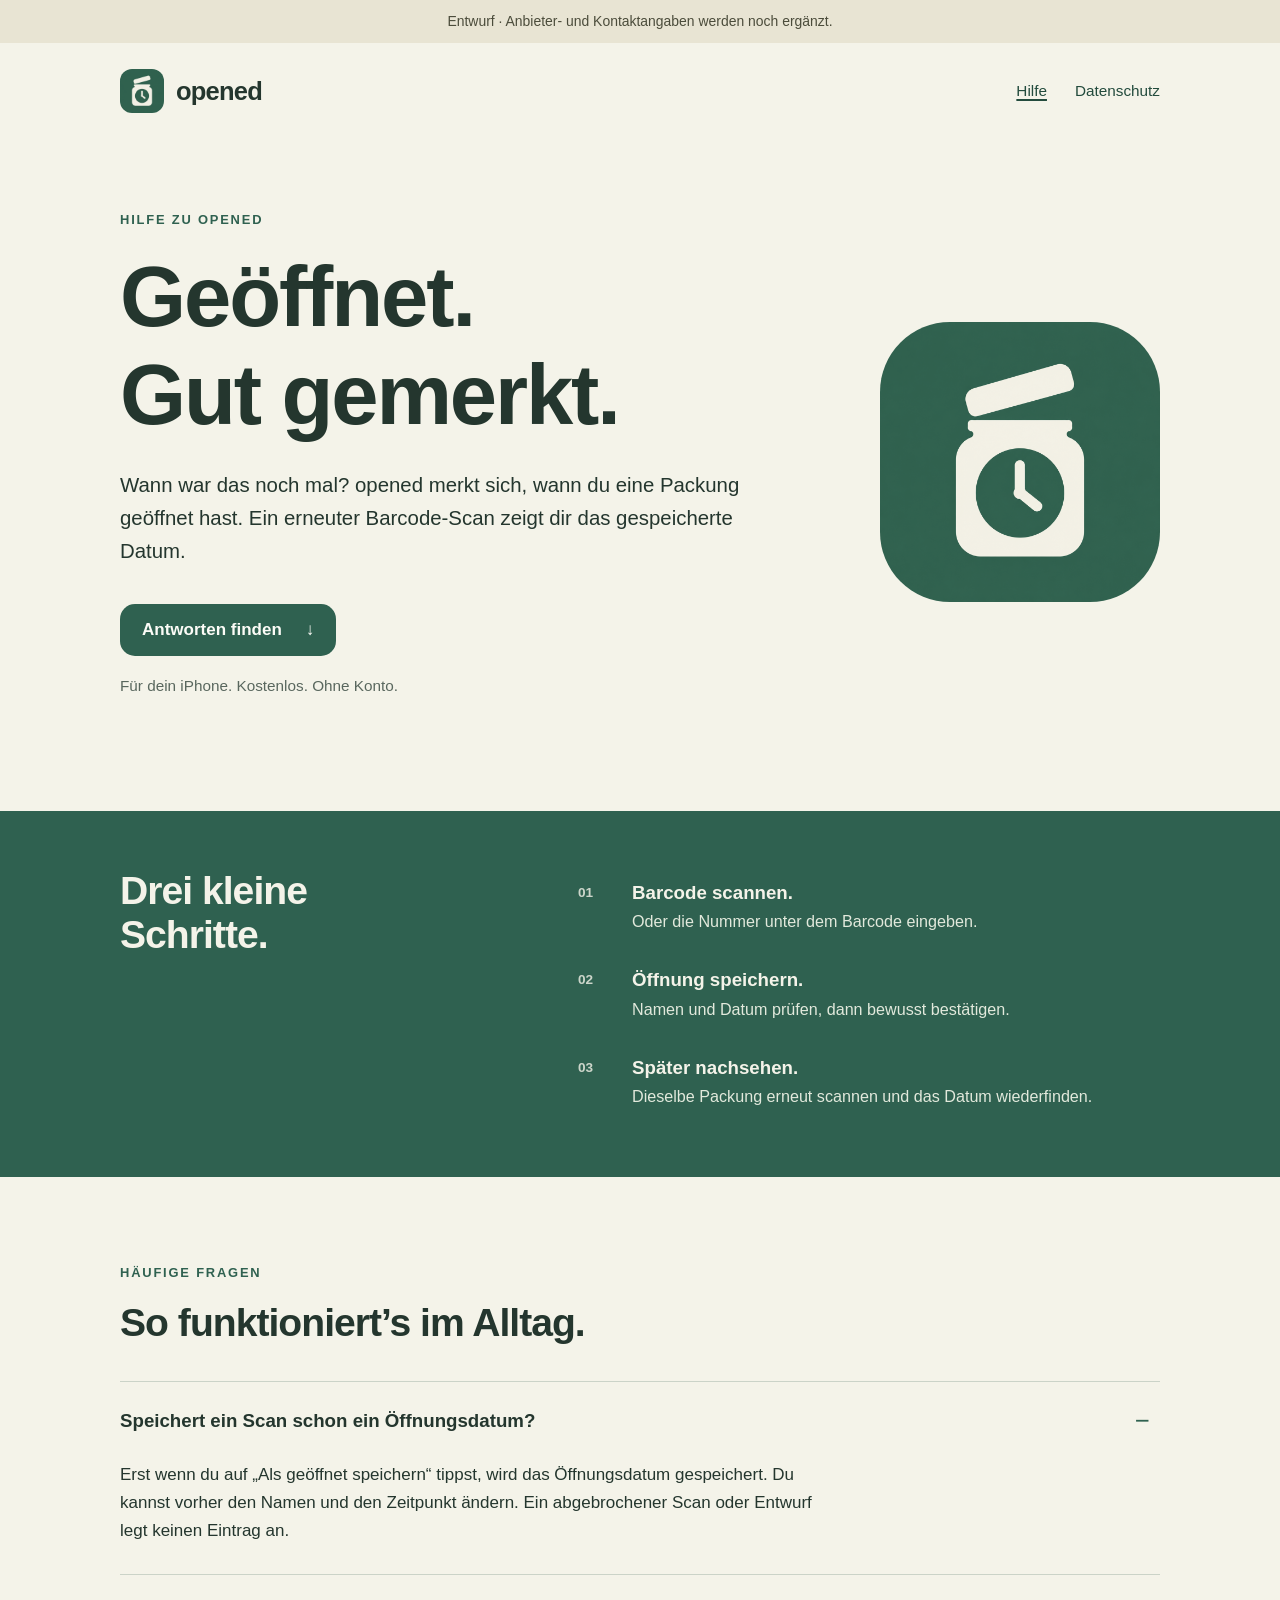
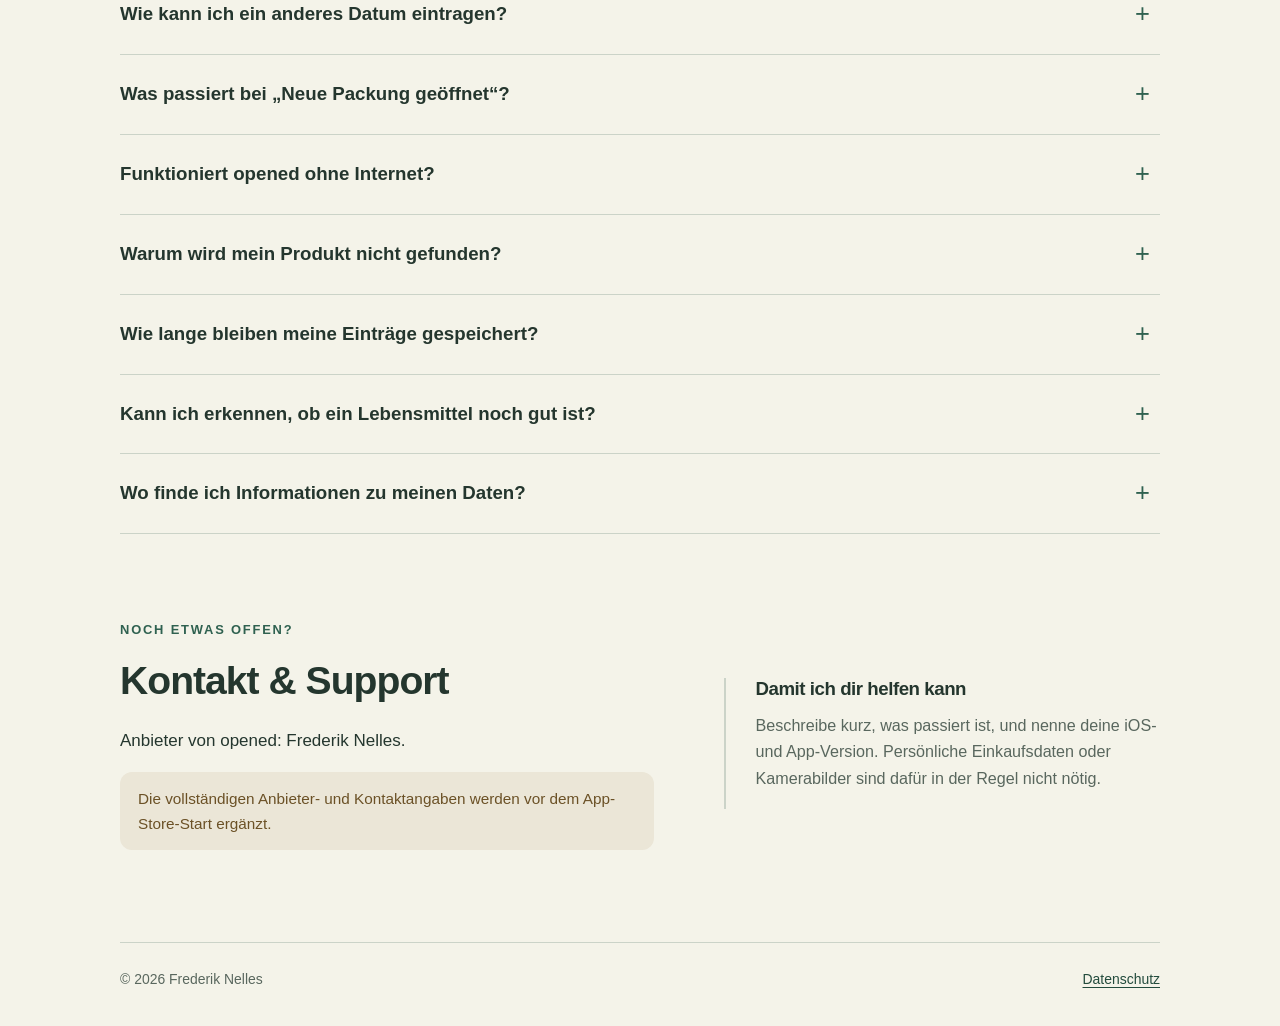
==== index.html @ 1c8df149 "Publish opened support and privacy site draft" ====
<!doctype html>
<html lang="de">
<head>
  <meta charset="utf-8">
  <meta name="viewport" content="width=device-width, initial-scale=1">
  <meta name="description" content="Hilfe für opened: Öffnungsdatum speichern, Produkte erneut scannen und deine Daten verstehen.">
  <meta name="robots" content="noindex,nofollow">
  <meta name="theme-color" content="#2f6150">
  <title>opened · Hilfe & Kontakt</title>
  <link rel="icon" href="assets/app-icon.png" type="image/png">
  <link rel="stylesheet" href="styles.css">
</head>
<body>
  <a class="skip-link" href="#inhalt">Zum Inhalt</a>
  <div class="draft-note" role="note">Entwurf · Anbieter- und Kontaktangaben werden noch ergänzt.</div>
  <header class="site-header wrapper">
    <a class="brand" href="index.html" aria-label="opened – Hilfe und Kontakt">
      <img src="assets/app-icon.png" width="44" height="44" alt="">
      <span>opened</span>
    </a>
    <nav aria-label="Hauptnavigation">
      <a href="index.html" aria-current="page">Hilfe</a>
      <a href="privacy.html">Datenschutz</a>
    </nav>
  </header>

  <main id="inhalt">
    <section class="hero wrapper" aria-labelledby="intro-title">
      <div>
        <p class="eyebrow">Hilfe zu opened</p>
        <h1 id="intro-title">Geöffnet.<br>Gut gemerkt.</h1>
        <p class="intro">Wann war das noch mal? opened merkt sich, wann du eine Packung geöffnet hast. Ein erneuter Barcode-Scan zeigt dir das gespeicherte Datum.</p>
        <a class="button" href="#fragen">Antworten finden <span aria-hidden="true">↓</span></a>
        <p class="quiet hero-caption">Für dein iPhone. Kostenlos. Ohne Konto.</p>
      </div>
      <img class="hero-icon" src="assets/app-icon.png" width="280" height="280" alt="Ein geöffnetes Vorratsglas mit einer Uhr – das App-Symbol von opened.">
    </section>

    <section class="how-to" aria-labelledby="so-gehts">
      <div class="wrapper how-to-layout">
        <h2 id="so-gehts">Drei kleine Schritte.</h2>
        <ol class="steps">
          <li><strong>Barcode scannen.</strong><span>Oder die Nummer unter dem Barcode eingeben.</span></li>
          <li><strong>Öffnung speichern.</strong><span>Namen und Datum prüfen, dann bewusst bestätigen.</span></li>
          <li><strong>Später nachsehen.</strong><span>Dieselbe Packung erneut scannen und das Datum wiederfinden.</span></li>
        </ol>
      </div>
    </section>

    <section id="fragen" class="wrapper content-section" aria-labelledby="fragen-title">
      <p class="eyebrow">Häufige Fragen</p>
      <h2 id="fragen-title">So funktioniert’s im Alltag.</h2>
      <div class="faq">
        <details open>
          <summary>Speichert ein Scan schon ein Öffnungsdatum?</summary>
          <div><p>Erst wenn du auf „Als geöffnet speichern“ tippst, wird das Öffnungsdatum gespeichert. Du kannst vorher den Namen und den Zeitpunkt ändern. Ein abgebrochener Scan oder Entwurf legt keinen Eintrag an.</p></div>
        </details>
        <details>
          <summary>Wie kann ich ein anderes Datum eintragen?</summary>
          <div><p>Tippe vor dem Speichern auf das Öffnungsdatum und wähle den richtigen Tag und die Uhrzeit. Ein Zeitpunkt in der Zukunft ist nicht möglich.</p><p>Ist bereits ein Datum gespeichert, öffne „Neue Packung geöffnet“, wähle das gewünschte Datum und speichere erneut. Damit ersetzt du den bisherigen Eintrag für diesen Barcode.</p></div>
        </details>
        <details>
          <summary>Was passiert bei „Neue Packung geöffnet“?</summary>
          <div><p>Du kannst eine neue Öffnung für denselben Barcode speichern. Der neue Eintrag ersetzt den alten erst nach deiner Bestätigung. Mit „Abbrechen“ bleibt das bisherige Datum erhalten.</p><p>opened merkt sich einen Eintrag pro Barcode. Mehrere gleichzeitig geöffnete Packungen desselben Produkts lassen sich damit nicht getrennt verfolgen.</p></div>
        </details>
        <details>
          <summary>Funktioniert opened ohne Internet?</summary>
          <div><p>Bereits gespeicherte Produkte kannst du offline wieder aufrufen. Auch eine neue Öffnung kannst du ohne Internet speichern: Gib den gültigen Barcode und den Produktnamen selbst ein. Nur die automatische Suche nach Produktnamen und Bildern bei Open Food Facts braucht eine Internetverbindung.</p></div>
        </details>
        <details>
          <summary>Warum wird mein Produkt nicht gefunden?</summary>
          <div><p>Die externe Datenbank Open Food Facts kennt nicht jedes Produkt. Auch eine fehlende Internetverbindung kann die Suche verhindern. Du kannst den Namen selbst eintragen und trotzdem speichern. Prüfe bei manueller Eingabe auch die Nummer unter dem Barcode; unterstützt werden EAN-8, EAN-13 und UPC-A.</p></div>
        </details>
        <details>
          <summary>Wie lange bleiben meine Einträge gespeichert?</summary>
          <div><p>Einträge werden zwei Kalendermonate nach der letzten bewussten Speicherung gelöscht, sobald du die App wieder nutzt. Erneutes Nachsehen verlängert die Frist nicht. Eine neu gespeicherte Öffnung setzt die Frist für diesen Barcode neu.</p></div>
        </details>
        <details>
          <summary>Kann ich erkennen, ob ein Lebensmittel noch gut ist?</summary>
          <div><p>opened erinnert dich an das gespeicherte Öffnungsdatum. Die App bewertet weder die Haltbarkeit noch die Sicherheit eines Lebensmittels. Beachte die Hinweise auf der Verpackung, die Lagerbedingungen und den Zustand des Produkts.</p></div>
        </details>
        <details>
          <summary>Wo finde ich Informationen zu meinen Daten?</summary>
          <div><p>In der App öffnet das Info-Symbol auf der Startseite die Datenschutzhinweise. Auf dieser Website findest du sie unter <a href="privacy.html">Datenschutz</a>, einschließlich der automatischen Produktsuche bei Open Food Facts.</p></div>
        </details>
      </div>
    </section>

    <section id="kontakt" class="wrapper contact-section" aria-labelledby="kontakt-title">
      <div>
        <p class="eyebrow">Noch etwas offen?</p>
        <h2 id="kontakt-title">Kontakt & Support</h2>
        <p>Anbieter von opened: Frederik Nelles.</p>
        <p class="pending-contact">Die vollständigen Anbieter- und Kontaktangaben werden vor dem App-Store-Start ergänzt.</p>
      </div>
      <div class="contact-help">
        <h3>Damit ich dir helfen kann</h3>
        <p>Beschreibe kurz, was passiert ist, und nenne deine iOS- und App-Version. Persönliche Einkaufsdaten oder Kamerabilder sind dafür in der Regel nicht nötig.</p>
      </div>
    </section>
  </main>

  <footer class="site-footer wrapper">
    <p>© 2026 Frederik Nelles</p>
    <a href="privacy.html">Datenschutz</a>
  </footer>
</body>
</html>
---- styles.css ----
:root {
  color-scheme: light;
  --green: #2f6150;
  --green-dark: #234b3d;
  --ink: #24362e;
  --muted: #59675e;
  --ivory: #f4f3e9;
  --surface: #fcfcf7;
  --line: #cbd3c8;
  font-family: -apple-system, BlinkMacSystemFont, "Segoe UI", sans-serif;
  font-size: 17px;
  line-height: 1.65;
  color: var(--ink);
  background: var(--ivory);
  text-rendering: optimizeLegibility;
}

* { box-sizing: border-box; }
body { margin: 0; }
a { color: var(--green-dark); text-underline-offset: .2em; }
a:hover { text-decoration-thickness: 2px; }
a:focus-visible, summary:focus-visible { outline: 3px solid var(--green); outline-offset: 5px; border-radius: 4px; }
img { max-width: 100%; height: auto; display: block; }
p { margin: 0 0 1rem; }
h1, h2, h3 { line-height: 1.15; letter-spacing: -.025em; }
h1 { font-size: clamp(3.1rem, 7vw, 5rem); margin: 0 0 1.5rem; font-weight: 750; }
h2 { font-size: clamp(1.65rem, 4vw, 2.3rem); margin: 0 0 1.35rem; font-weight: 700; }
h3 { font-size: 1.1rem; margin: 0 0 .75rem; }
.wrapper { width: min(1040px, calc(100% - 64px)); margin-inline: auto; }
.skip-link { position: absolute; top: -100px; left: 20px; padding: 12px 20px; background: var(--surface); z-index: 5; }
.skip-link:focus { top: 12px; }
.draft-note { padding: 10px 24px; text-align: center; font-size: .82rem; background: #e8e4d3; color: #4b4c3b; }
.site-header { display: flex; align-items: center; justify-content: space-between; gap: 20px; padding-block: 26px; }
.brand { display: inline-flex; align-items: center; gap: 12px; color: var(--ink); text-decoration: none; font-size: 1.5rem; font-weight: 750; letter-spacing: -.03em; }
.brand img { border-radius: 12px; }
.site-header nav { display: flex; align-items: center; gap: 28px; font-size: .9rem; }
.site-header nav a { padding-block: 8px; text-decoration: none; }
.site-header nav a[aria-current="page"] { text-decoration: underline; text-decoration-thickness: 2px; }
.hero { display: grid; grid-template-columns: 1fr 280px; align-items: center; gap: 85px; padding-block: 70px 95px; }
.eyebrow { color: var(--green); font-size: .76rem; letter-spacing: .14em; text-transform: uppercase; font-weight: 700; margin-bottom: 18px; }
.intro { font-size: 1.2rem; line-height: 1.6; max-width: 34em; }
.hero-icon { border-radius: 25%; }
.button { display: inline-flex; align-items: center; gap: 24px; min-height: 50px; margin-top: 20px; padding: 12px 22px; color: var(--surface); background: var(--green); border-radius: 15px; font-weight: 650; text-decoration: none; }
.button:hover { background: var(--green-dark); }
.quiet { color: var(--muted); font-size: .9rem; }
.hero-caption { margin-top: 17px; }
.how-to { background: var(--green); color: var(--ivory); padding-block: 52px; }
.how-to-layout { display: grid; grid-template-columns: .8fr 1.2fr; gap: 70px; }
.how-to h2 { max-width: 8em; margin: 6px 0; }
.steps { list-style: none; margin: 0; padding: 0; counter-reset: steps; }
.steps li { counter-increment: steps; display: grid; grid-template-columns: 36px 1fr; column-gap: 18px; padding-block: 15px; }
.steps li::before { content: counter(steps, decimal-leading-zero); grid-row: 1 / span 2; font-size: .8rem; font-weight: 650; opacity: .8; padding-top: 4px; }
.steps strong { font-size: 1.1rem; }
.steps span { font-size: .95rem; color: #e2e9dc; }
.content-section { padding-block: 85px 55px; scroll-margin-top: 25px; }
.faq { margin-top: 35px; border-top: 1px solid var(--line); }
.faq details { border-bottom: 1px solid var(--line); }
.faq summary { position: relative; padding: 24px 44px 24px 0; font-weight: 650; font-size: 1.1rem; cursor: pointer; list-style: none; }
.faq summary::-webkit-details-marker { display: none; }
.faq summary::after { content: "+"; position: absolute; right: 10px; top: 21px; color: var(--green); font-size: 1.5rem; font-weight: 400; line-height: 1.4; }
.faq details[open] summary::after { content: "−"; }
.faq details > div { padding: 0 40px 12px 0; max-width: 760px; }
.contact-section { display: grid; grid-template-columns: 1.1fr .9fr; gap: 70px; padding-block: 30px 75px; }
.contact-help { align-self: center; padding-left: 30px; border-left: 2px solid var(--line); }
.contact-help p { font-size: .95rem; color: var(--muted); }
.pending-contact { color: #6b5126; background: #ebe6d7; padding: 14px 18px; border-radius: 12px; font-size: .9rem; }
.site-footer { border-top: 1px solid var(--line); display: flex; flex-wrap: wrap; justify-content: space-between; gap: 12px 25px; padding-block: 25px 35px; font-size: .82rem; color: var(--muted); }
.site-footer p { margin: 0; }
.legal-content { max-width: 780px; padding-block: 60px 75px; }
.legal-content h1 { font-size: clamp(2.7rem, 7vw, 4.4rem); }
.legal-content section { margin-top: 48px; }
.legal-content section h2 { font-size: 1.5rem; margin-bottom: 20px; }
.privacy-contact { margin-top: 50px; border-top: 1px solid var(--line); padding-top: 35px; }
.privacy-contact h2 { font-size: 1.5rem; }

@media (max-width: 760px) {
  .wrapper { width: calc(100% - 40px); }
  .site-header { padding-block: 20px; }
  .site-header nav { gap: 18px; font-size: .82rem; }
  .brand { gap: 9px; font-size: 1.3rem; }
  .brand img { width: 36px; height: 36px; border-radius: 10px; }
  .hero { grid-template-columns: 1fr; gap: 35px; padding-block: 45px 60px; }
  .hero-icon { width: 150px; height: 150px; grid-row: 1; }
  .hero h1 { font-size: clamp(3rem, 13vw, 4.5rem); }
  .intro { font-size: 1.1rem; }
  .how-to-layout, .contact-section { grid-template-columns: 1fr; gap: 25px; }
  .how-to { padding-block: 38px; }
  .how-to h2 { max-width: none; }
  .content-section { padding-block: 60px 40px; }
  .faq summary { font-size: 1rem; padding-block: 22px; }
  .faq details > div { padding-right: 5px; }
  .contact-section { padding-block: 20px 50px; }
  .contact-help { padding-left: 20px; }
  .legal-content { padding-block: 38px 50px; }
  .legal-content section { margin-top: 38px; }
}

@media (prefers-reduced-motion: no-preference) {
  html { scroll-behavior: smooth; }
}

@media print {
  .site-header nav, .draft-note, .hero-icon, .button { display: none; }
  :root { background: white; color: black; font-size: 12pt; }
  .wrapper { width: 100%; }
  .hero, .how-to-layout, .contact-section { display: block; }
  .how-to { background: white; color: black; }
  .steps span { color: black; }
  .legal-content section { break-inside: avoid; }
}
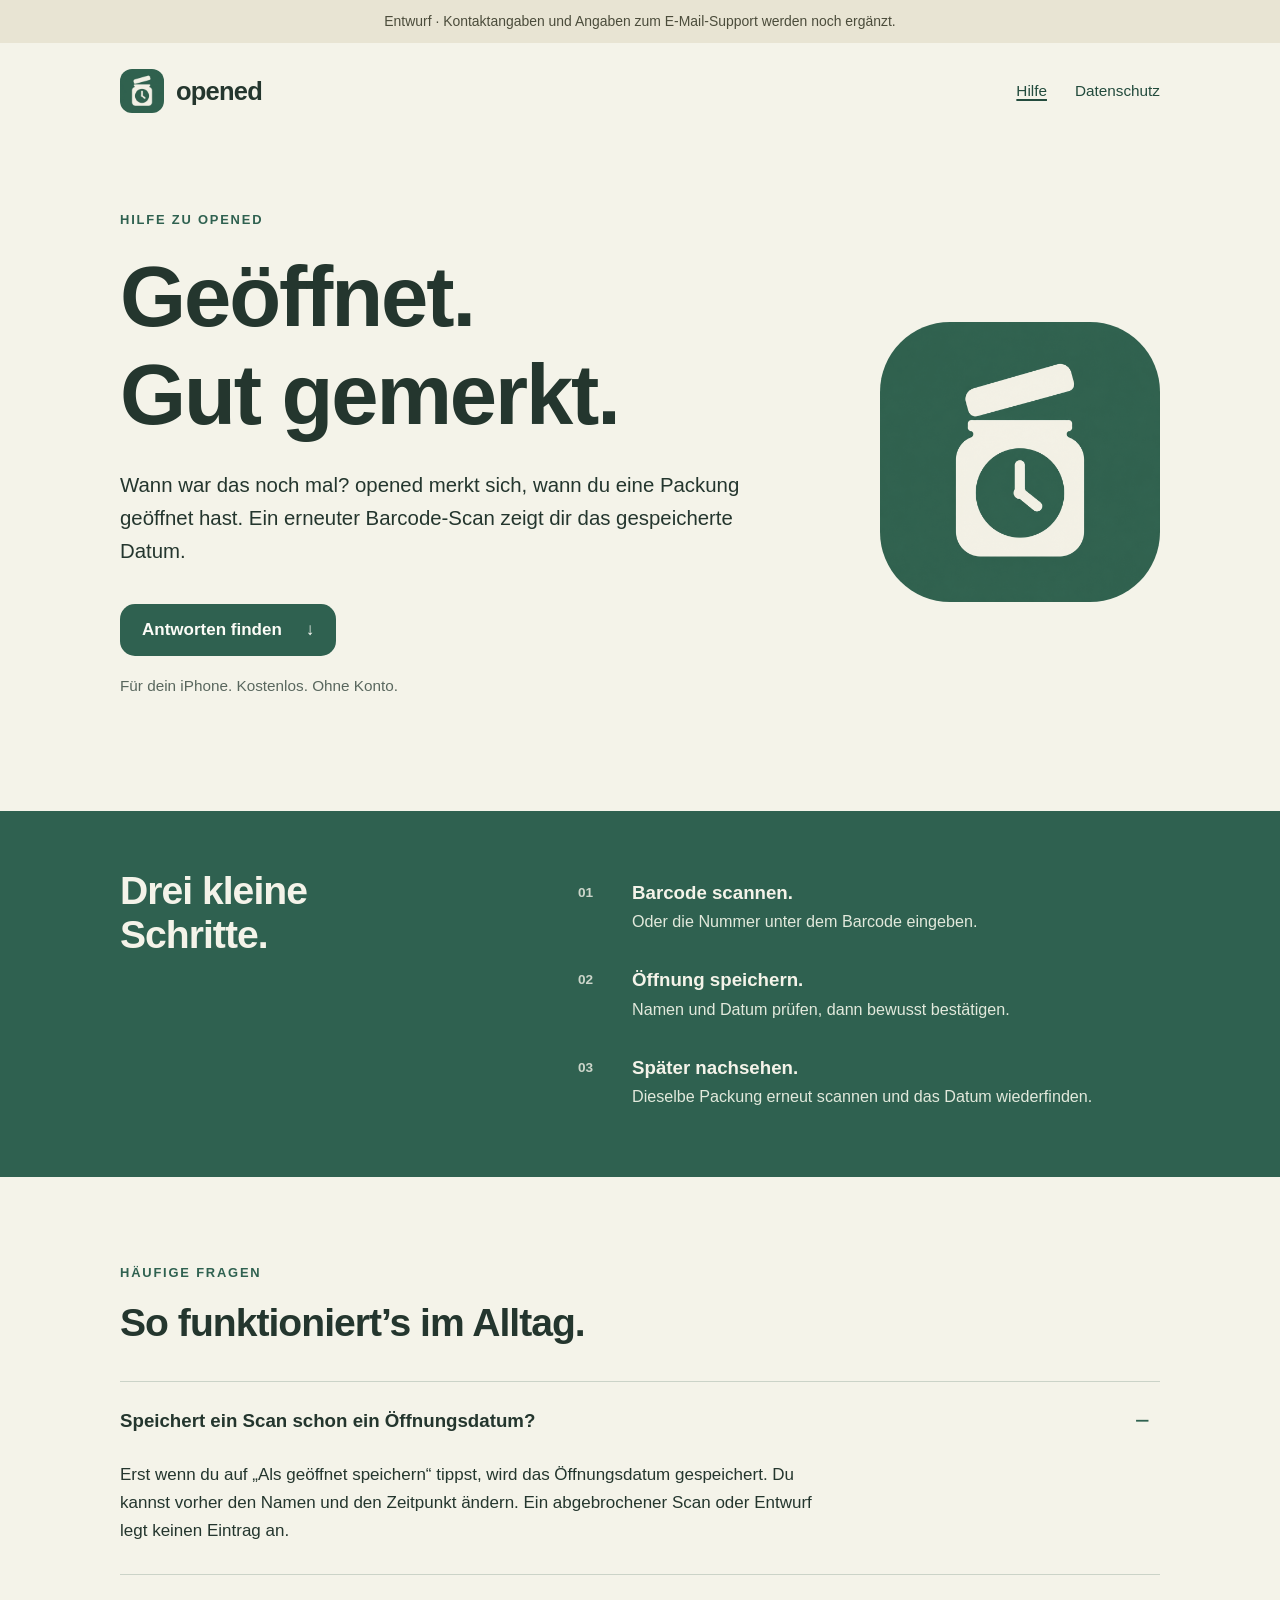
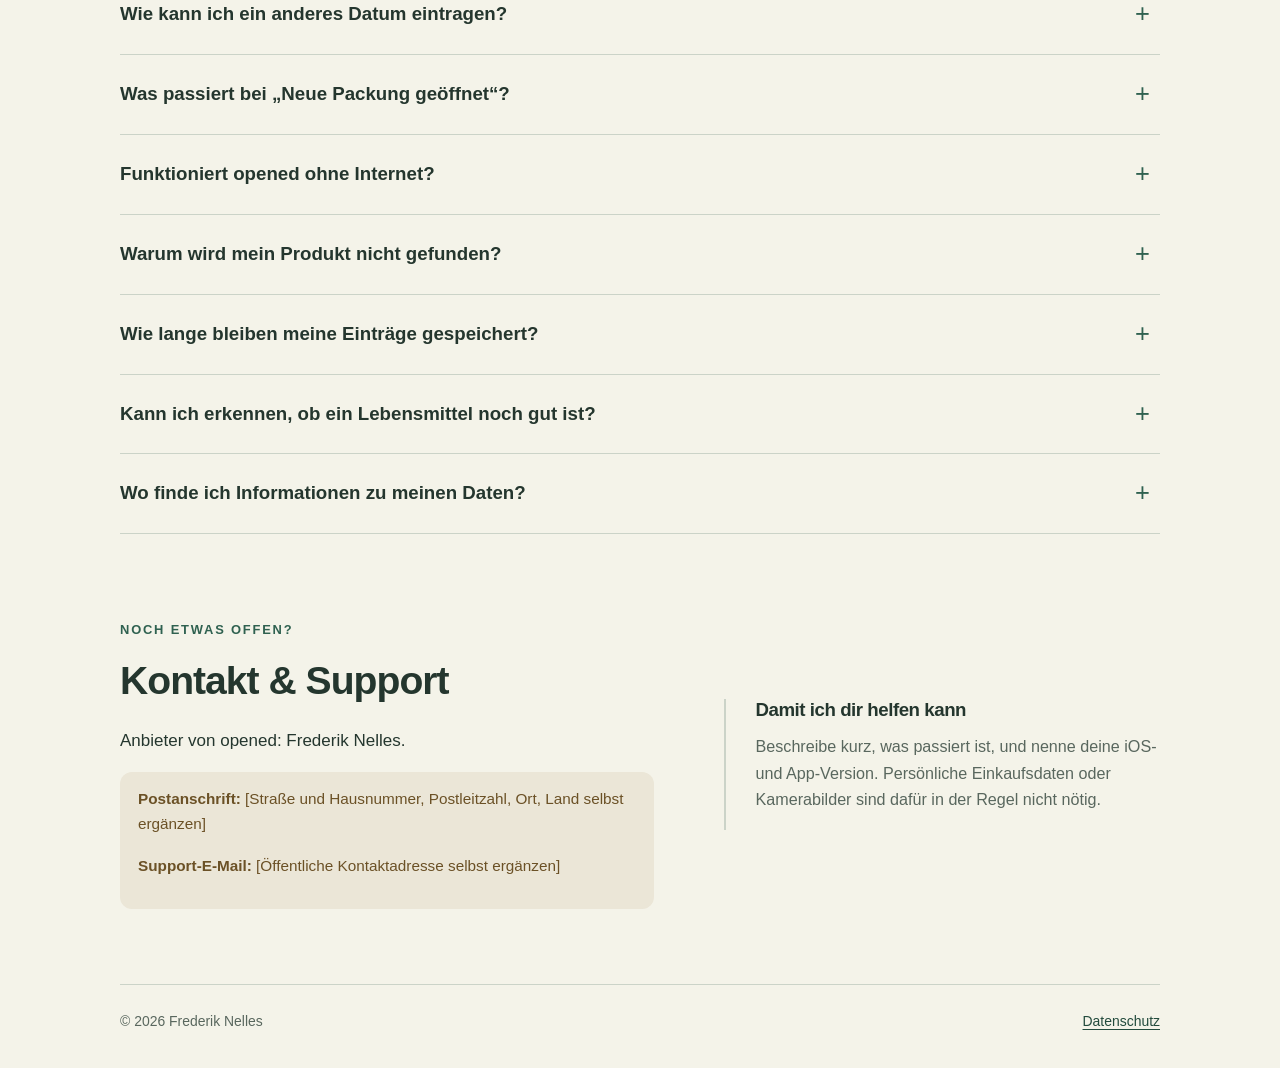
==== commit 8933bba0: "Expand privacy draft and clarify remaining owner details" ====
--- a/index.html
+++ b/index.html
@@ -12,7 +12,7 @@
 </head>
 <body>
   <a class="skip-link" href="#inhalt">Zum Inhalt</a>
-  <div class="draft-note" role="note">Entwurf · Anbieter- und Kontaktangaben werden noch ergänzt.</div>
+  <div class="draft-note" role="note">Entwurf · Kontaktangaben und Angaben zum E-Mail-Support werden noch ergänzt.</div>
   <header class="site-header wrapper">
     <a class="brand" href="index.html" aria-label="opened – Hilfe und Kontakt">
       <img src="assets/app-icon.png" width="44" height="44" alt="">
@@ -91,7 +91,10 @@
         <p class="eyebrow">Noch etwas offen?</p>
         <h2 id="kontakt-title">Kontakt & Support</h2>
         <p>Anbieter von opened: Frederik Nelles.</p>
-        <p class="pending-contact">Die vollständigen Anbieter- und Kontaktangaben werden vor dem App-Store-Start ergänzt.</p>
+        <div class="pending-contact">
+          <p><strong>Postanschrift:</strong> [Straße und Hausnummer, Postleitzahl, Ort, Land selbst ergänzen]</p>
+          <p><strong>Support-E-Mail:</strong> [Öffentliche Kontaktadresse selbst ergänzen]</p>
+        </div>
       </div>
       <div class="contact-help">
         <h3>Damit ich dir helfen kann</h3>
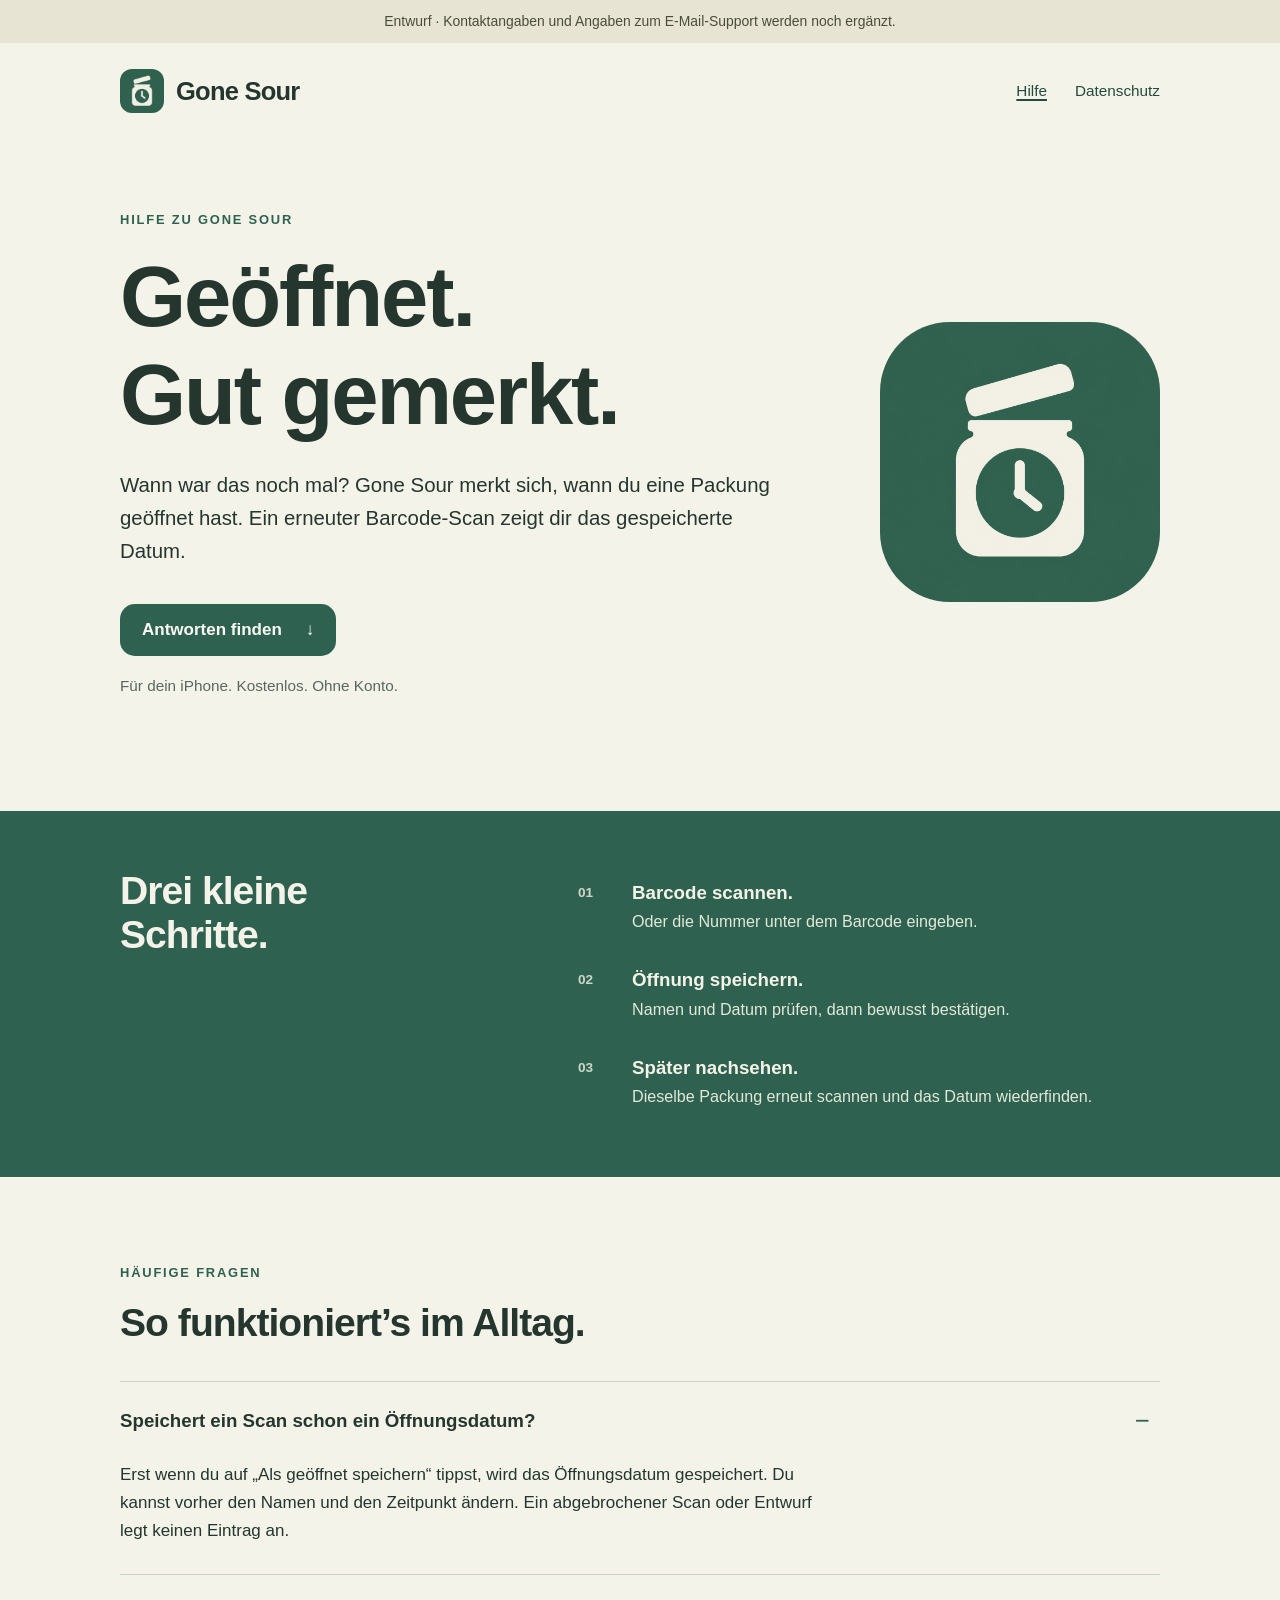
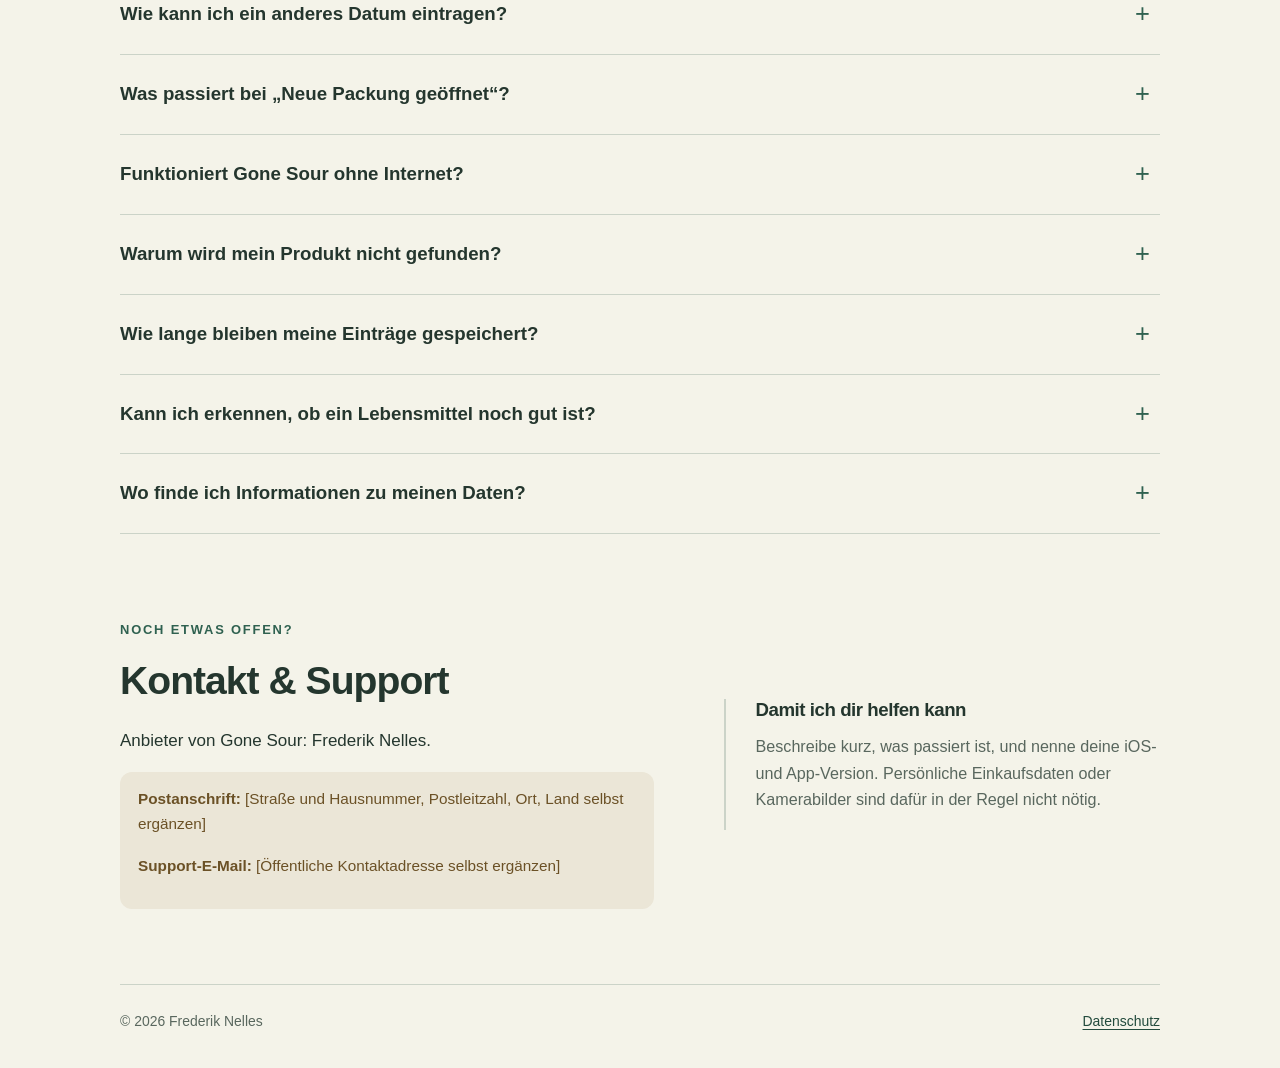
==== commit 221dc0e0: "Rename support and privacy website to Gone Sour" ====
--- a/index.html
+++ b/index.html
@@ -3,10 +3,10 @@
 <head>
   <meta charset="utf-8">
   <meta name="viewport" content="width=device-width, initial-scale=1">
-  <meta name="description" content="Hilfe für opened: Öffnungsdatum speichern, Produkte erneut scannen und deine Daten verstehen.">
+  <meta name="description" content="Hilfe für Gone Sour: Öffnungsdatum speichern, Produkte erneut scannen und deine Daten verstehen.">
   <meta name="robots" content="noindex,nofollow">
   <meta name="theme-color" content="#2f6150">
-  <title>opened · Hilfe & Kontakt</title>
+  <title>Gone Sour · Hilfe & Kontakt</title>
   <link rel="icon" href="assets/app-icon.png" type="image/png">
   <link rel="stylesheet" href="styles.css">
 </head>
@@ -14,9 +14,9 @@
   <a class="skip-link" href="#inhalt">Zum Inhalt</a>
   <div class="draft-note" role="note">Entwurf · Kontaktangaben und Angaben zum E-Mail-Support werden noch ergänzt.</div>
   <header class="site-header wrapper">
-    <a class="brand" href="index.html" aria-label="opened – Hilfe und Kontakt">
+    <a class="brand" href="index.html" aria-label="Gone Sour – Hilfe und Kontakt">
       <img src="assets/app-icon.png" width="44" height="44" alt="">
-      <span>opened</span>
+      <span>Gone Sour</span>
     </a>
     <nav aria-label="Hauptnavigation">
       <a href="index.html" aria-current="page">Hilfe</a>
@@ -27,13 +27,13 @@
   <main id="inhalt">
     <section class="hero wrapper" aria-labelledby="intro-title">
       <div>
-        <p class="eyebrow">Hilfe zu opened</p>
+        <p class="eyebrow">Hilfe zu Gone Sour</p>
         <h1 id="intro-title">Geöffnet.<br>Gut gemerkt.</h1>
-        <p class="intro">Wann war das noch mal? opened merkt sich, wann du eine Packung geöffnet hast. Ein erneuter Barcode-Scan zeigt dir das gespeicherte Datum.</p>
+        <p class="intro">Wann war das noch mal? Gone Sour merkt sich, wann du eine Packung geöffnet hast. Ein erneuter Barcode-Scan zeigt dir das gespeicherte Datum.</p>
         <a class="button" href="#fragen">Antworten finden <span aria-hidden="true">↓</span></a>
         <p class="quiet hero-caption">Für dein iPhone. Kostenlos. Ohne Konto.</p>
       </div>
-      <img class="hero-icon" src="assets/app-icon.png" width="280" height="280" alt="Ein geöffnetes Vorratsglas mit einer Uhr – das App-Symbol von opened.">
+      <img class="hero-icon" src="assets/app-icon.png" width="280" height="280" alt="Ein geöffnetes Vorratsglas mit einer Uhr – das App-Symbol von Gone Sour.">
     </section>
 
     <section class="how-to" aria-labelledby="so-gehts">
@@ -61,10 +61,10 @@
         </details>
         <details>
           <summary>Was passiert bei „Neue Packung geöffnet“?</summary>
-          <div><p>Du kannst eine neue Öffnung für denselben Barcode speichern. Der neue Eintrag ersetzt den alten erst nach deiner Bestätigung. Mit „Abbrechen“ bleibt das bisherige Datum erhalten.</p><p>opened merkt sich einen Eintrag pro Barcode. Mehrere gleichzeitig geöffnete Packungen desselben Produkts lassen sich damit nicht getrennt verfolgen.</p></div>
+          <div><p>Du kannst eine neue Öffnung für denselben Barcode speichern. Der neue Eintrag ersetzt den alten erst nach deiner Bestätigung. Mit „Abbrechen“ bleibt das bisherige Datum erhalten.</p><p>Gone Sour merkt sich einen Eintrag pro Barcode. Mehrere gleichzeitig geöffnete Packungen desselben Produkts lassen sich damit nicht getrennt verfolgen.</p></div>
         </details>
         <details>
-          <summary>Funktioniert opened ohne Internet?</summary>
+          <summary>Funktioniert Gone Sour ohne Internet?</summary>
           <div><p>Bereits gespeicherte Produkte kannst du offline wieder aufrufen. Auch eine neue Öffnung kannst du ohne Internet speichern: Gib den gültigen Barcode und den Produktnamen selbst ein. Nur die automatische Suche nach Produktnamen und Bildern bei Open Food Facts braucht eine Internetverbindung.</p></div>
         </details>
         <details>
@@ -77,7 +77,7 @@
         </details>
         <details>
           <summary>Kann ich erkennen, ob ein Lebensmittel noch gut ist?</summary>
-          <div><p>opened erinnert dich an das gespeicherte Öffnungsdatum. Die App bewertet weder die Haltbarkeit noch die Sicherheit eines Lebensmittels. Beachte die Hinweise auf der Verpackung, die Lagerbedingungen und den Zustand des Produkts.</p></div>
+          <div><p>Gone Sour erinnert dich an das gespeicherte Öffnungsdatum. Die App bewertet weder die Haltbarkeit noch die Sicherheit eines Lebensmittels. Beachte die Hinweise auf der Verpackung, die Lagerbedingungen und den Zustand des Produkts.</p></div>
         </details>
         <details>
           <summary>Wo finde ich Informationen zu meinen Daten?</summary>
@@ -90,7 +90,7 @@
       <div>
         <p class="eyebrow">Noch etwas offen?</p>
         <h2 id="kontakt-title">Kontakt & Support</h2>
-        <p>Anbieter von opened: Frederik Nelles.</p>
+        <p>Anbieter von Gone Sour: Frederik Nelles.</p>
         <div class="pending-contact">
           <p><strong>Postanschrift:</strong> [Straße und Hausnummer, Postleitzahl, Ort, Land selbst ergänzen]</p>
           <p><strong>Support-E-Mail:</strong> [Öffentliche Kontaktadresse selbst ergänzen]</p>
--- a/styles.css
+++ b/styles.css
@@ -95,6 +95,10 @@
   .legal-content section { margin-top: 38px; }
 }
 
+@media (max-width: 400px) {
+  .site-header { flex-wrap: wrap; gap: 12px 20px; }
+}
+
 @media (prefers-reduced-motion: no-preference) {
   html { scroll-behavior: smooth; }
 }
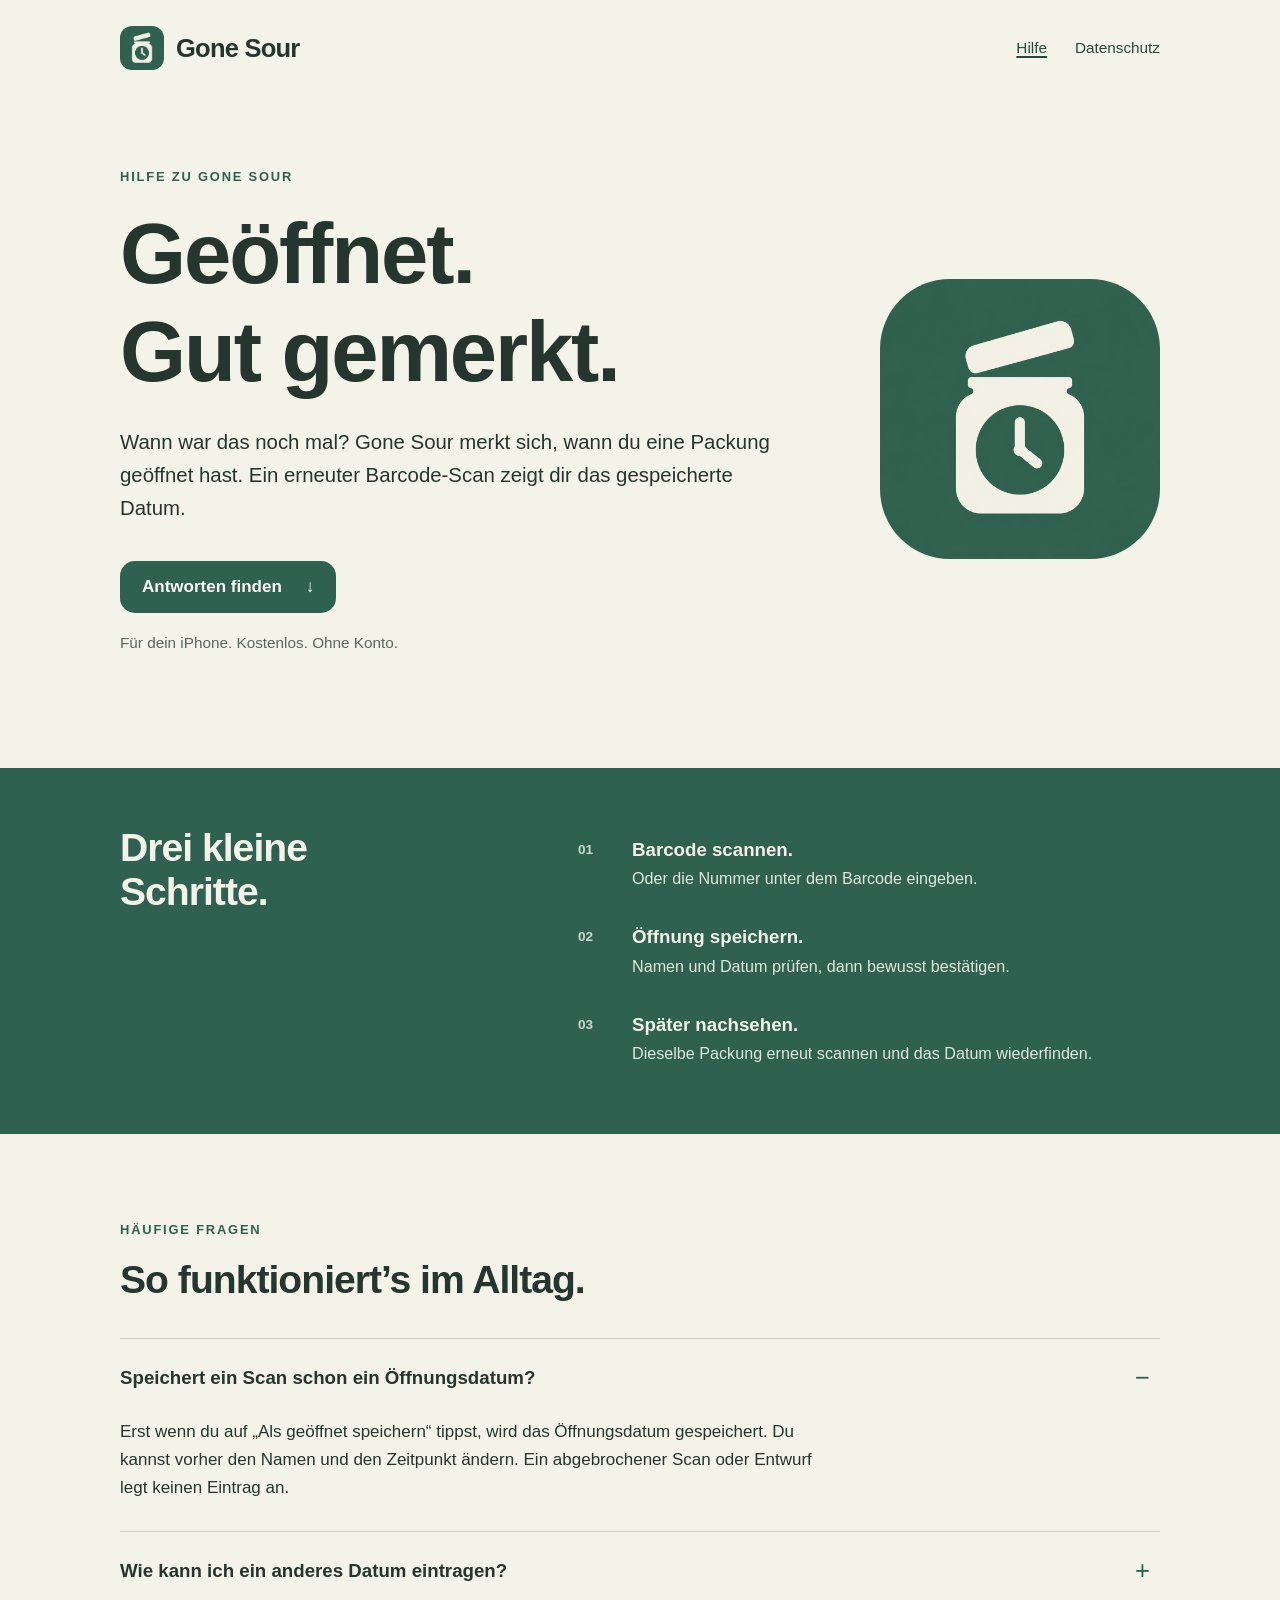
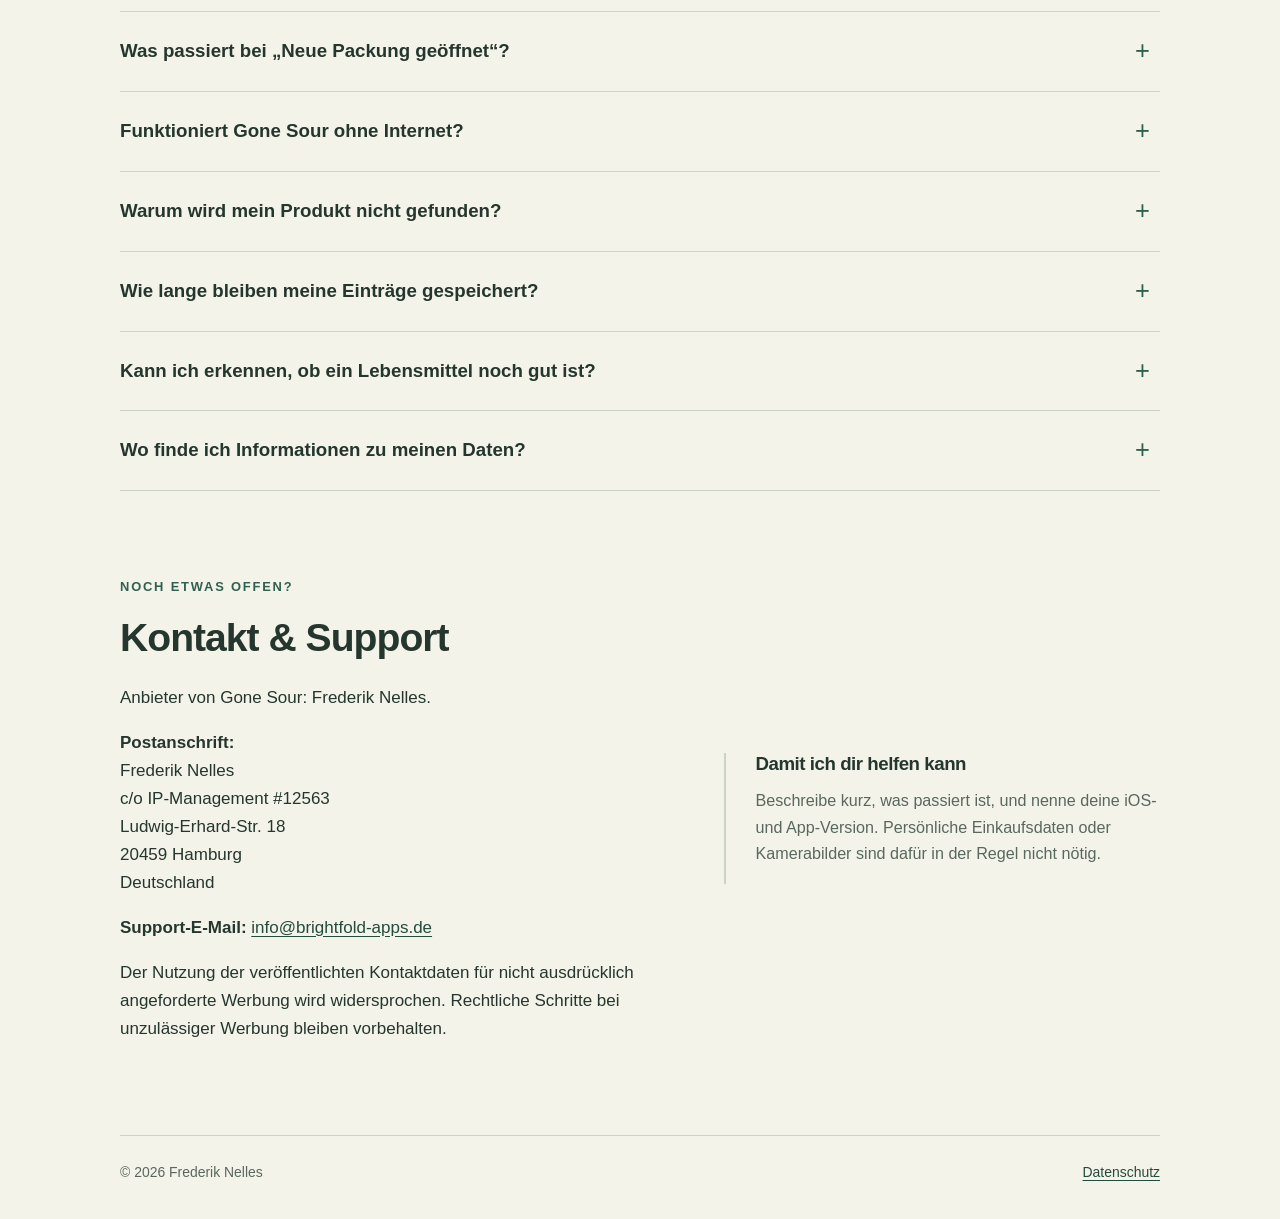
==== commit bb4a5e9f: "Complete support and privacy contact details" ====
--- a/index.html
+++ b/index.html
@@ -4,7 +4,6 @@
   <meta charset="utf-8">
   <meta name="viewport" content="width=device-width, initial-scale=1">
   <meta name="description" content="Hilfe für Gone Sour: Öffnungsdatum speichern, Produkte erneut scannen und deine Daten verstehen.">
-  <meta name="robots" content="noindex,nofollow">
   <meta name="theme-color" content="#2f6150">
   <title>Gone Sour · Hilfe & Kontakt</title>
   <link rel="icon" href="assets/app-icon.png" type="image/png">
@@ -12,7 +11,6 @@
 </head>
 <body>
   <a class="skip-link" href="#inhalt">Zum Inhalt</a>
-  <div class="draft-note" role="note">Entwurf · Kontaktangaben und Angaben zum E-Mail-Support werden noch ergänzt.</div>
   <header class="site-header wrapper">
     <a class="brand" href="index.html" aria-label="Gone Sour – Hilfe und Kontakt">
       <img src="assets/app-icon.png" width="44" height="44" alt="">
@@ -91,10 +89,15 @@
         <p class="eyebrow">Noch etwas offen?</p>
         <h2 id="kontakt-title">Kontakt & Support</h2>
         <p>Anbieter von Gone Sour: Frederik Nelles.</p>
-        <div class="pending-contact">
-          <p><strong>Postanschrift:</strong> [Straße und Hausnummer, Postleitzahl, Ort, Land selbst ergänzen]</p>
-          <p><strong>Support-E-Mail:</strong> [Öffentliche Kontaktadresse selbst ergänzen]</p>
-        </div>
+        <p><strong>Postanschrift:</strong><br>
+          Frederik Nelles<br>
+          c/o IP-Management #12563<br>
+          Ludwig-Erhard-Str. 18<br>
+          20459 Hamburg<br>
+          Deutschland
+        </p>
+        <p><strong>Support-E-Mail:</strong> <a href="mailto:info@brightfold-apps.de">info@brightfold-apps.de</a></p>
+        <p>Der Nutzung der veröffentlichten Kontaktdaten für nicht ausdrücklich angeforderte Werbung wird widersprochen. Rechtliche Schritte bei unzulässiger Werbung bleiben vorbehalten.</p>
       </div>
       <div class="contact-help">
         <h3>Damit ich dir helfen kann</h3>
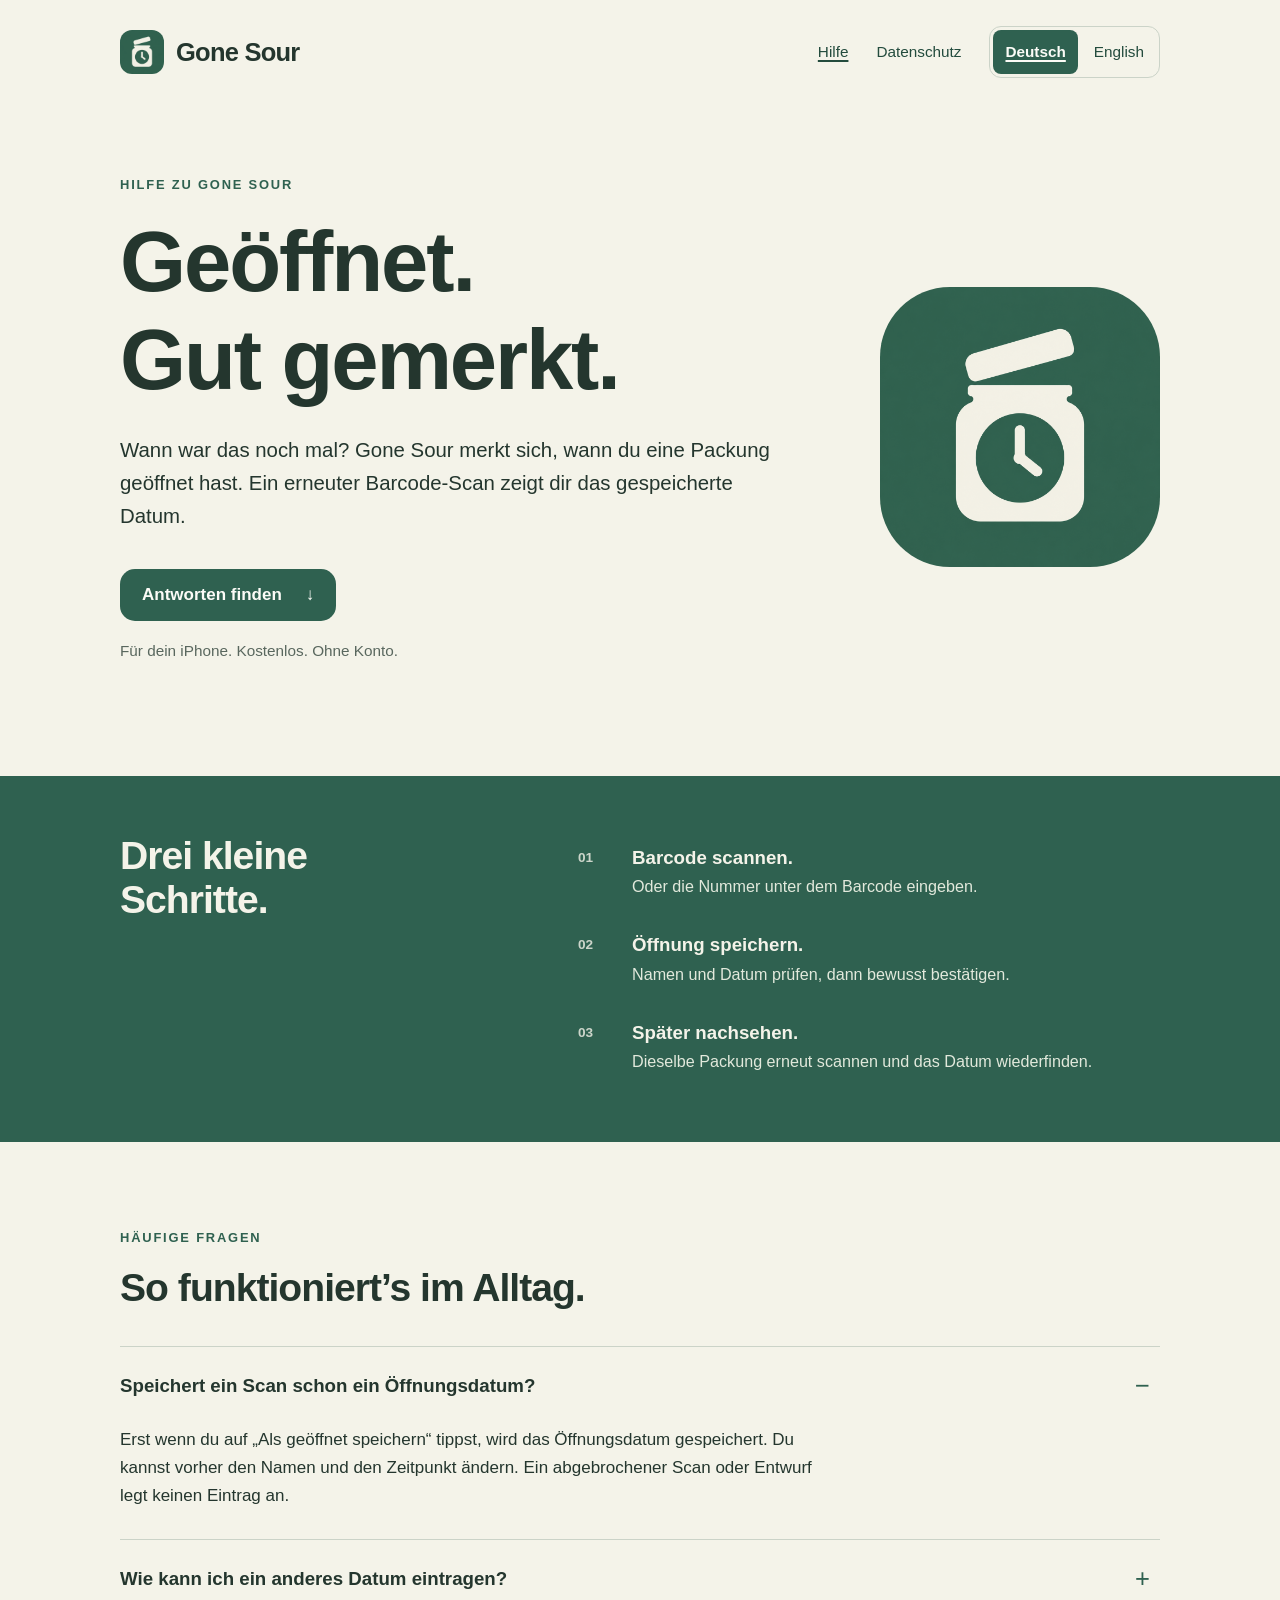
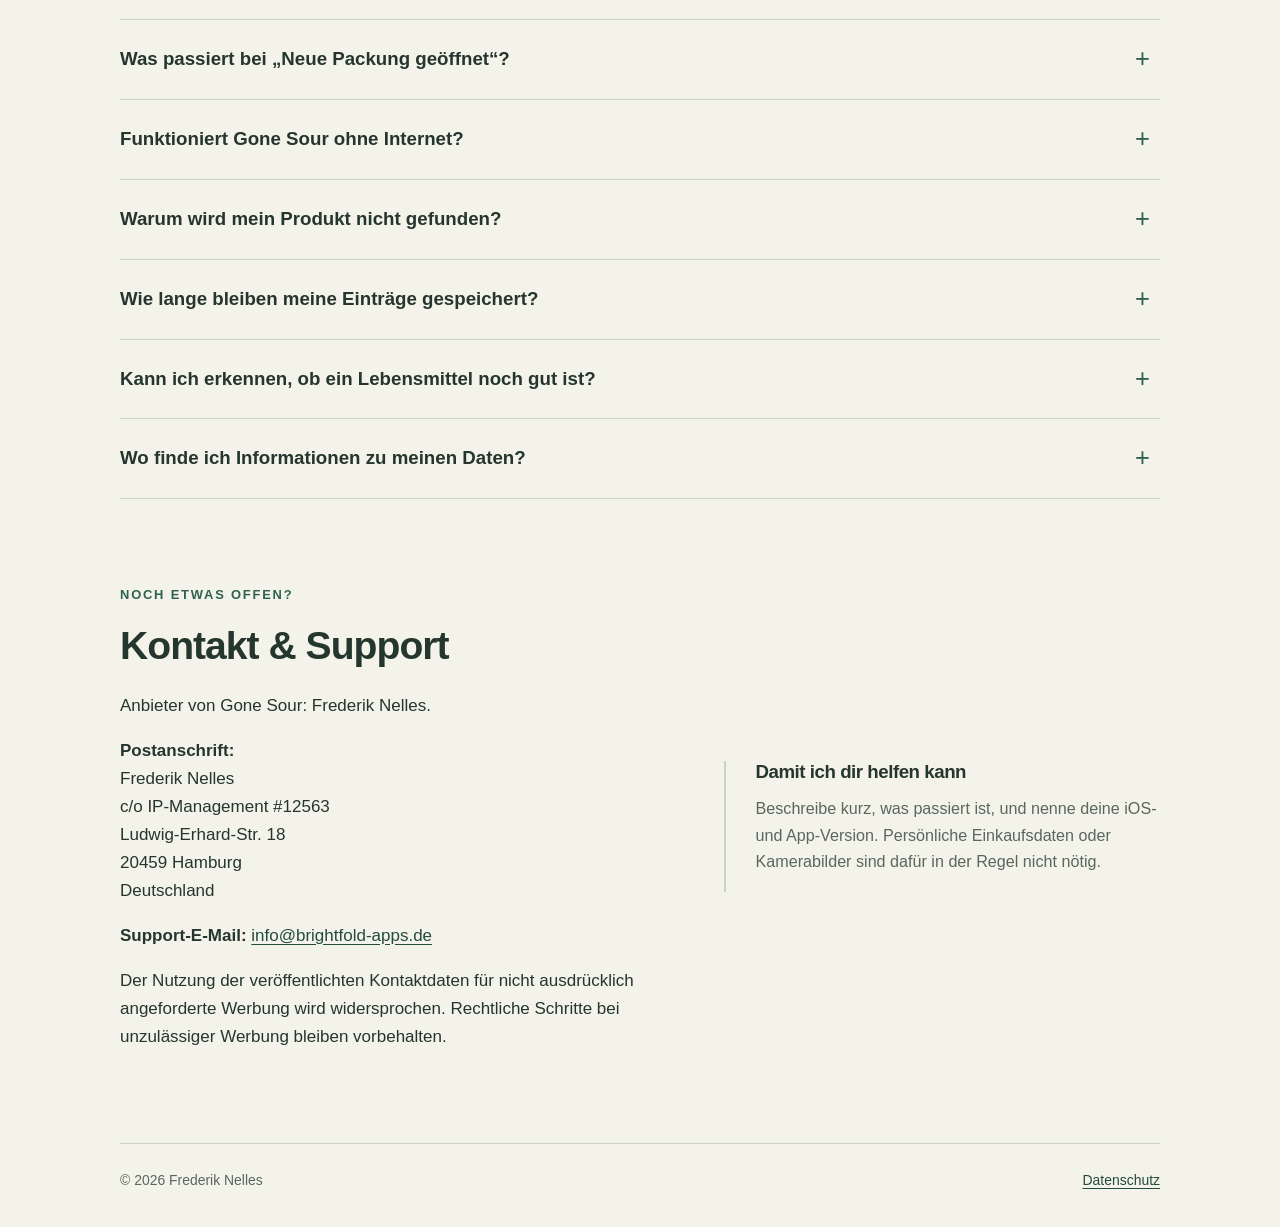
==== commit f6df2870: "Add English support and privacy pages with language switch" ====
--- a/index.html
+++ b/index.html
@@ -8,6 +8,8 @@
   <title>Gone Sour · Hilfe & Kontakt</title>
   <link rel="icon" href="assets/app-icon.png" type="image/png">
   <link rel="stylesheet" href="styles.css">
+  <link rel="alternate" hreflang="de" href="index.html">
+  <link rel="alternate" hreflang="en" href="en/index.html">
 </head>
 <body>
   <a class="skip-link" href="#inhalt">Zum Inhalt</a>
@@ -16,10 +18,16 @@
       <img src="assets/app-icon.png" width="44" height="44" alt="">
       <span>Gone Sour</span>
     </a>
-    <nav aria-label="Hauptnavigation">
-      <a href="index.html" aria-current="page">Hilfe</a>
-      <a href="privacy.html">Datenschutz</a>
-    </nav>
+    <div class="header-navigation">
+      <nav aria-label="Hauptnavigation">
+        <a href="index.html" aria-current="page">Hilfe</a>
+        <a href="privacy.html">Datenschutz</a>
+      </nav>
+      <nav class="language-switch" aria-label="Sprache">
+        <a href="index.html" lang="de" hreflang="de" aria-current="page">Deutsch</a>
+        <a href="en/index.html" lang="en" hreflang="en" rel="alternate">English</a>
+      </nav>
+    </div>
   </header>
 
   <main id="inhalt">
--- a/styles.css
+++ b/styles.css
@@ -30,12 +30,16 @@
 .skip-link { position: absolute; top: -100px; left: 20px; padding: 12px 20px; background: var(--surface); z-index: 5; }
 .skip-link:focus { top: 12px; }
 .draft-note { padding: 10px 24px; text-align: center; font-size: .82rem; background: #e8e4d3; color: #4b4c3b; }
-.site-header { display: flex; align-items: center; justify-content: space-between; gap: 20px; padding-block: 26px; }
+.site-header { display: flex; flex-wrap: wrap; align-items: center; justify-content: space-between; gap: 20px; padding-block: 26px; }
 .brand { display: inline-flex; align-items: center; gap: 12px; color: var(--ink); text-decoration: none; font-size: 1.5rem; font-weight: 750; letter-spacing: -.03em; }
 .brand img { border-radius: 12px; }
-.site-header nav { display: flex; align-items: center; gap: 28px; font-size: .9rem; }
-.site-header nav a { padding-block: 8px; text-decoration: none; }
+.header-navigation { display: flex; flex-wrap: wrap; align-items: center; gap: 16px 28px; }
+.site-header nav { display: flex; flex-wrap: wrap; align-items: center; gap: 28px; font-size: .9rem; }
+.site-header nav a { display: inline-flex; align-items: center; min-height: 44px; padding-block: 8px; text-decoration: none; }
 .site-header nav a[aria-current="page"] { text-decoration: underline; text-decoration-thickness: 2px; }
+.site-header .language-switch { gap: 4px; padding: 3px; border: 1px solid var(--line); border-radius: 12px; }
+.language-switch a { padding-inline: 12px; border-radius: 8px; }
+.language-switch a[aria-current="page"] { color: var(--surface); background: var(--green); font-weight: 650; }
 .hero { display: grid; grid-template-columns: 1fr 280px; align-items: center; gap: 85px; padding-block: 70px 95px; }
 .eyebrow { color: var(--green); font-size: .76rem; letter-spacing: .14em; text-transform: uppercase; font-weight: 700; margin-bottom: 18px; }
 .intro { font-size: 1.2rem; line-height: 1.6; max-width: 34em; }
@@ -76,12 +80,14 @@
 @media (max-width: 760px) {
   .wrapper { width: calc(100% - 40px); }
   .site-header { padding-block: 20px; }
+  .header-navigation { width: 100%; justify-content: space-between; gap: 12px 20px; }
   .site-header nav { gap: 18px; font-size: .82rem; }
   .brand { gap: 9px; font-size: 1.3rem; }
   .brand img { width: 36px; height: 36px; border-radius: 10px; }
   .hero { grid-template-columns: 1fr; gap: 35px; padding-block: 45px 60px; }
   .hero-icon { width: 150px; height: 150px; grid-row: 1; }
   .hero h1 { font-size: clamp(3rem, 13vw, 4.5rem); }
+  .hero:lang(en) h1 { font-size: clamp(2.4rem, 12vw, 4.5rem); }
   .intro { font-size: 1.1rem; }
   .how-to-layout, .contact-section { grid-template-columns: 1fr; gap: 25px; }
   .how-to { padding-block: 38px; }
